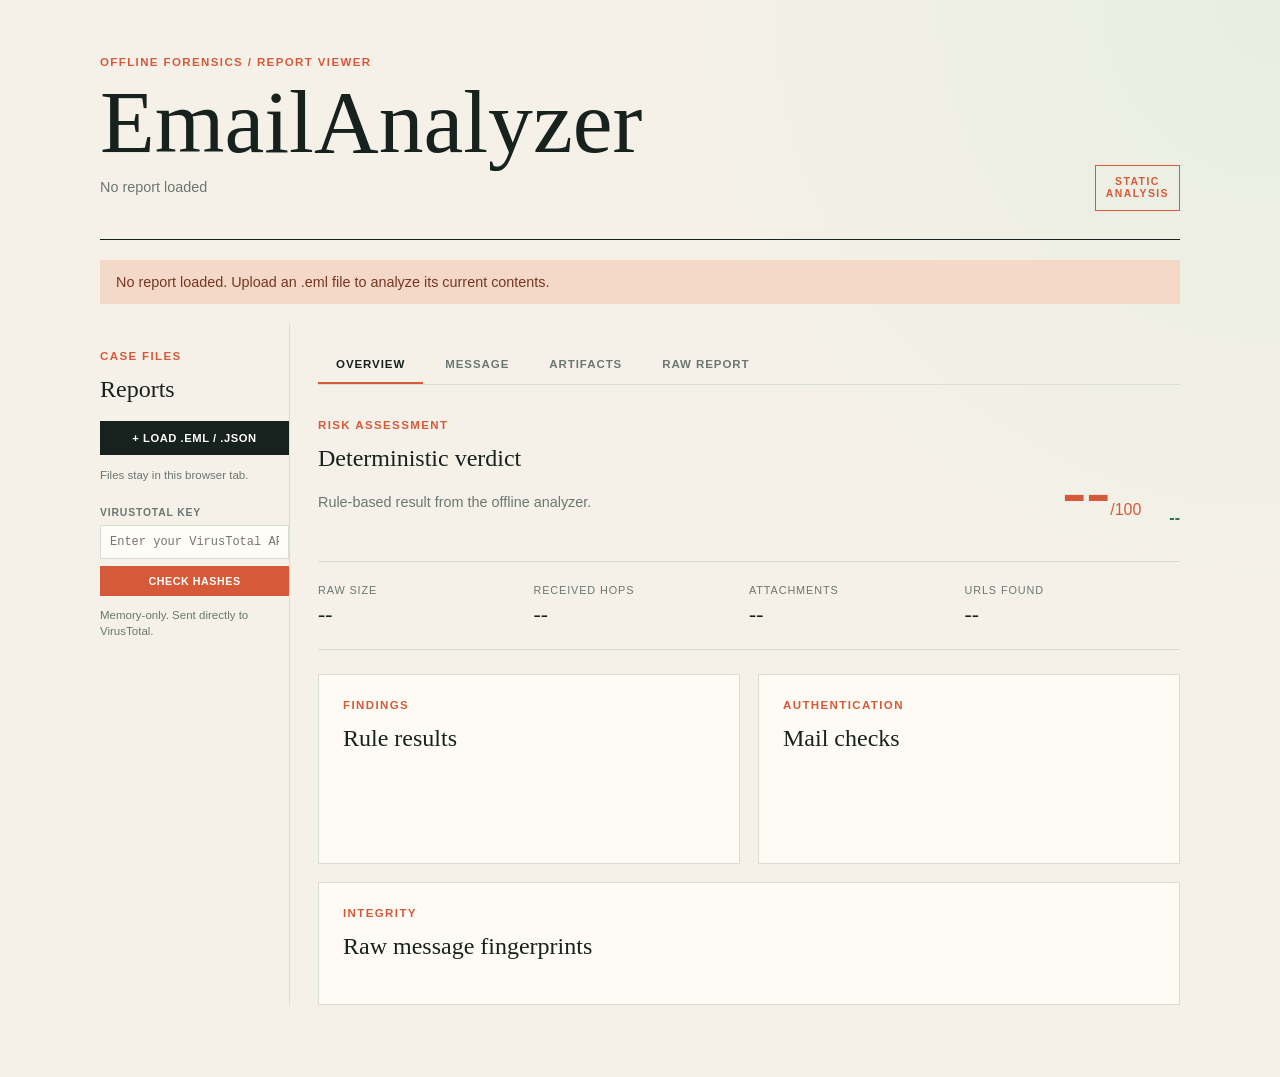
==== viewer/index.html @ 4f2c77f4 "Implement report export functionality and add static viewer for forensic reports - Added `export_rep" ====
<!doctype html>
<html lang="en">
<head>
  <meta charset="utf-8">
  <meta name="viewport" content="width=device-width, initial-scale=1">
  <title>EmailAnalyzer | Forensic Report</title>
  <link rel="stylesheet" href="src/styles.css?v=4">
</head>
<body>
  <main class="shell">
    <header class="masthead">
      <div><p class="eyebrow">OFFLINE FORENSICS / REPORT VIEWER</p><h1>EmailAnalyzer</h1><p id="report-meta" class="muted">Loading report.json...</p></div>
      <div class="stamp">STATIC<br>ANALYSIS</div>
    </header>
    <section id="status" class="notice" hidden></section>
    <div class="workspace">
    <aside class="file-panel" aria-label="Loaded reports">
      <div class="file-panel-head"><p class="eyebrow">CASE FILES</p><h2>Reports</h2></div>
      <label class="upload-button" for="file-input">+ Load .eml / .json</label>
      <input id="file-input" type="file" accept=".eml,.json,application/json,message/rfc822" multiple>
      <p class="file-hint">Files stay in this browser tab.</p>
      <label class="key-label" for="vt-key">VirusTotal key</label>
      <input id="vt-key" class="key-input" type="password" autocomplete="off" placeholder="Enter your VirusTotal API key">
      <button id="vt-check" class="key-button" type="button">Check hashes</button>
      <p class="file-hint">Memory-only. Sent directly to VirusTotal.</p>
      <div id="file-list" class="file-list"></div>
    </aside>
    <div class="report-area">
    <nav class="tabs" aria-label="Report sections">
      <button class="tab active" data-view="overview">Overview</button>
      <button class="tab" data-view="message">Message</button>
      <button class="tab" data-view="artifacts">Artifacts</button>
      <button class="tab" data-view="raw">Raw report</button>
    </nav>
    <section id="overview" class="view active">
      <section class="score-panel" aria-labelledby="score-title">
        <div><p class="eyebrow">RISK ASSESSMENT</p><h2 id="score-title">Deterministic verdict</h2><p class="muted">Rule-based result from the offline analyzer.</p></div>
        <div class="score"><strong id="score-value">--</strong><span>/100</span></div><p id="score-category" class="category">--</p>
      </section>
      <section class="metric-row"><div><span>Raw size</span><strong id="raw-size">--</strong></div><div><span>Received hops</span><strong id="hop-count">--</strong></div><div><span>Attachments</span><strong id="attachment-count">--</strong></div><div><span>URLs found</span><strong id="url-count">--</strong></div></section>
      <section class="grid"><article class="panel"><p class="eyebrow">FINDINGS</p><h2>Rule results</h2><ul id="findings" class="findings"></ul></article><article class="panel"><p class="eyebrow">AUTHENTICATION</p><h2>Mail checks</h2><dl id="authentication"></dl></article><article class="panel wide"><p class="eyebrow">INTEGRITY</p><h2>Raw message fingerprints</h2><dl id="hashes"></dl></article></section>
    </section>
    <section id="message" class="view"><section class="grid"><article class="panel"><p class="eyebrow">MESSAGE</p><h2>Headers</h2><dl id="headers"></dl></article><article class="panel"><p class="eyebrow">CONTENT</p><h2>Plain text</h2><pre id="plain-text" class="content"></pre></article><article class="panel wide"><p class="eyebrow">ROUTING</p><h2>Received timeline</h2><ol id="routing" class="timeline"></ol></article><article class="panel wide"><p class="eyebrow">LINKS</p><h2>URL risk table</h2><div id="urls" class="table-wrap"></div></article></section></section>
    <section id="artifacts" class="view"><section class="grid"><article class="panel wide"><p class="eyebrow">ATTACHMENTS</p><h2>Recursive artifact tree</h2><div id="attachments" class="artifact-tree"></div></article><article class="panel wide"><p class="eyebrow">THREAT INTELLIGENCE</p><h2>Security vendor analysis</h2><div id="intel" class="intel-results"></div></article><article class="panel wide phishing-panel"><p class="eyebrow">PHISHING ANALYSIS</p><h2>Indicators</h2><ul id="indicators" class="findings"></ul></article></section></section>
    <section id="raw" class="view"><article class="panel raw-panel"><p class="eyebrow">SOURCE DATA</p><h2>report.json</h2><pre id="raw-report" class="content"></pre></article></section>
    </div></div>
  </main>
  <script src="src/main.js?v=11"></script>
</body>
</html>
---- viewer/src/styles.css ----
:root {
  color-scheme: light;
  --ink: #17221f;
  --muted: #6b7772;
  --paper: #f5f1e8;
  --panel: #fffdf8;
  --line: #d9ded4;
  --accent: #d65a3a;
  --accent-soft: #f4d8c8;
  --good: #28745b;
  font-family: Georgia, "Times New Roman", serif;
}

* { box-sizing: border-box; }
body { margin: 0; min-width: 320px; color: var(--ink); background: radial-gradient(circle at top right, #e8eee1, transparent 38rem), var(--paper); }
.shell { width: min(1080px, calc(100% - 40px)); margin: 0 auto; padding: 56px 0 72px; }
.workspace { display: grid; grid-template-columns: 190px minmax(0, 1fr); gap: 28px; }
.report-area { min-width: 0; }
.file-entry { grid-template-columns: minmax(0, 1fr) auto; gap: 5px; padding: 4px; }
.file-select { display: grid; gap: 5px; min-width: 0; padding: 6px; border: 0; color: var(--ink); background: transparent; cursor: pointer; text-align: left; }
.file-delete { align-self: start; width: 26px; height: 26px; padding: 0; border: 0; color: var(--muted); background: transparent; cursor: pointer; font: 1.2rem/1 Arial, sans-serif; }
.file-delete:hover { color: #a3332d; background: var(--accent-soft); }
.file-panel { padding-top: 26px; border-right: 1px solid var(--line); }.file-panel-head h2 { margin-bottom: 18px; }.upload-button { display: block; padding: 11px 12px; color: var(--panel); background: var(--ink); cursor: pointer; font: 700 .7rem Arial, sans-serif; text-align: center; text-transform: uppercase; letter-spacing: .05em; }.upload-button:hover { background: var(--accent); }#file-input { position: absolute; width: 1px; height: 1px; overflow: hidden; clip: rect(0 0 0 0); }.file-hint { color: var(--muted); font: .72rem/1.4 Arial, sans-serif; }.key-label { display: block; margin-top: 24px; color: var(--muted); font: 700 .65rem Arial, sans-serif; letter-spacing: .08em; text-transform: uppercase; }.key-input { width: 100%; margin-top: 7px; padding: 9px; border: 1px solid var(--line); color: var(--ink); background: var(--panel); font: .75rem Consolas, monospace; }.key-button { width: 100%; margin-top: 7px; padding: 9px; border: 0; color: var(--panel); background: var(--accent); cursor: pointer; font: 700 .67rem Arial, sans-serif; letter-spacing: .05em; text-transform: uppercase; }.key-button:hover { background: var(--ink); }.file-list { display: grid; gap: 5px; margin-top: 20px; padding-right: 14px; }.file-entry { display: grid; gap: 5px; padding: 10px; border: 1px solid transparent; color: var(--ink); background: transparent; cursor: pointer; text-align: left; }.file-entry:hover, .file-entry.active { border-color: var(--line); background: var(--panel); }.file-entry.active { border-left: 3px solid var(--accent); }.file-entry strong { overflow-wrap: anywhere; font: .78rem Arial, sans-serif; }.file-entry span { color: var(--muted); font: .65rem Arial, sans-serif; text-transform: uppercase; }
.masthead { border-bottom: 1px solid var(--ink); padding-bottom: 28px; }
.masthead { display: flex; justify-content: space-between; gap: 24px; align-items: end; }
.stamp { border: 1px solid var(--accent); color: var(--accent); padding: 10px; font: 700 .65rem/1.15 Arial, sans-serif; letter-spacing: .14em; text-align: center; }
h1 { margin: 0; font-size: clamp(2.8rem, 7vw, 6.5rem); line-height: .9; letter-spacing: 0; font-weight: 400; }
h2 { margin: 4px 0 20px; font-size: 1.5rem; font-weight: 400; }
.eyebrow { margin: 0 0 12px; color: var(--accent); font: 700 .72rem/1.2 Arial, sans-serif; letter-spacing: .12em; }
.muted { color: var(--muted); font: .9rem/1.4 Arial, sans-serif; }
.notice { margin: 20px 0; padding: 14px 16px; color: #773622; background: var(--accent-soft); font: .9rem Arial, sans-serif; }
.tabs { display: flex; gap: 4px; padding: 22px 0 0; border-bottom: 1px solid var(--line); }
.tab { padding: 12px 18px; border: 0; border-bottom: 2px solid transparent; color: var(--muted); background: transparent; cursor: pointer; font: 700 .72rem Arial, sans-serif; text-transform: uppercase; letter-spacing: .08em; }
.tab:hover, .tab.active { color: var(--ink); border-bottom-color: var(--accent); }
.view { display: none; }.view.active { display: block; }
.score-panel { display: grid; grid-template-columns: 1fr auto auto; gap: 28px; align-items: end; padding: 34px 0; border-bottom: 1px solid var(--line); }
.score { color: var(--accent); white-space: nowrap; font: 1rem Arial, sans-serif; }
.score strong { font: 700 4.5rem/1 Georgia, serif; }
.category { margin: 0; color: var(--good); font: 700 1rem Arial, sans-serif; text-transform: uppercase; }
.category.suspicious { color: #ae691d; }.category.malicious { color: #a3332d; }
.metric-row { display: grid; grid-template-columns: repeat(4, 1fr); border-bottom: 1px solid var(--line); }.metric-row div { padding: 22px 18px 22px 0; }.metric-row span { display: block; color: var(--muted); font: .68rem Arial, sans-serif; text-transform: uppercase; letter-spacing: .08em; }.metric-row strong { display: block; margin-top: 6px; font: 1.35rem Georgia, serif; }
.grid { display: grid; grid-template-columns: repeat(2, 1fr); gap: 18px; padding-top: 24px; }
.panel { min-height: 190px; padding: 24px; background: color-mix(in srgb, var(--panel) 88%, transparent); border: 1px solid var(--line); }
.wide { grid-column: span 2; min-height: auto; }
dl { display: grid; grid-template-columns: minmax(100px, .5fr) 1fr; gap: 10px 16px; margin: 0; font: .88rem/1.35 Arial, sans-serif; }
dt { color: var(--muted); text-transform: capitalize; } dd { margin: 0; overflow-wrap: anywhere; }
.findings { display: grid; gap: 10px; padding: 0; margin: 0; list-style: none; font: .9rem/1.4 Arial, sans-serif; }.findings li { padding: 12px 14px; border-left: 3px solid var(--accent); background: var(--accent-soft); }
.finding-item { display: flex; flex-wrap: wrap; align-items: baseline; gap: 8px 14px; }.finding-item strong { flex: 0 1 clamp(150px, 24%, 260px); min-width: 0; overflow-wrap: anywhere; }.finding-item span { flex: 1 1 280px; min-width: 0; overflow-wrap: anywhere; }.finding-item b { flex: 0 0 auto; margin-left: auto; color: var(--accent); }.phishing-panel { min-height: 150px; }.phishing-panel .findings { width: 100%; }
.content { width: 100%; min-height: 240px; margin: 0; padding: 16px; overflow: auto; white-space: pre-wrap; color: #38453f; background: #f0f3ec; font: .82rem/1.5 Consolas, monospace; }
.timeline { display: grid; gap: 16px; padding: 0 0 0 24px; margin: 0; font: .86rem/1.45 Arial, sans-serif; }.timeline li { padding-left: 10px; border-left: 2px solid var(--accent); }.timeline strong { display: block; color: var(--accent); margin-bottom: 4px; }.timeline span { overflow-wrap: anywhere; }
.table-wrap { overflow-x: auto; } table { width: 100%; border-collapse: collapse; font: .84rem Arial, sans-serif; } th, td { padding: 12px 10px; border-bottom: 1px solid var(--line); text-align: left; overflow-wrap: anywhere; } th { color: var(--muted); font-size: .68rem; text-transform: uppercase; letter-spacing: .08em; }.pill { padding: 4px 8px; font-size: .7rem; font-weight: 700; }.pill.pass { color: var(--good); background: #dceee3; }.pill.warn { color: #9a5b17; background: #f6e5bd; }
.artifact-tree { display: grid; gap: 6px; font: .83rem Arial, sans-serif; }.artifact { display: grid; grid-template-columns: 1fr minmax(160px, .5fr) 70px; gap: 12px; padding: 10px 12px; padding-left: calc(12px + var(--depth) * 24px); background: #f0f3ec; }.artifact-type { color: var(--muted); overflow-wrap: anywhere; }.artifact > span:last-child { text-align: right; color: var(--muted); }.raw-panel { margin-top: 24px; }
.intel-results { display: grid; gap: 12px; font: .78rem/1.4 Arial, sans-serif; }.intel-status { margin: 0; color: var(--muted); text-transform: uppercase; letter-spacing: .06em; }.intel-match { display: grid; gap: 5px; padding: 12px; border-left: 3px solid var(--accent); background: var(--accent-soft); }.intel-match strong { overflow-wrap: anywhere; }.intel-match span { color: #8b442d; }.intel-match a { color: var(--ink); font-weight: 700; }.vendor-list { display: grid; gap: 4px; margin-top: 5px; padding-top: 8px; border-top: 1px solid rgba(119, 54, 34, .2); color: #773622; font-size: .72rem; }.vendor-list span { overflow-wrap: anywhere; }
@media (max-width: 680px) { .shell { width: min(100% - 28px, 1080px); padding-top: 32px; } .masthead { align-items: start; }.stamp { display: none; }.workspace { display: block; }.file-panel { padding: 20px 0 0; border-right: 0; border-bottom: 1px solid var(--line); }.file-panel-head { display: inline-block; }.file-panel-head h2 { margin-bottom: 0; }.upload-button { display: inline-block; float: right; margin-top: 20px; }.file-hint { clear: both; }.file-list { display: flex; overflow-x: auto; padding: 0 0 12px; }.file-entry { min-width: 150px; }.tabs { overflow-x: auto; }.tab { padding-inline: 12px; white-space: nowrap; }.score-panel { grid-template-columns: 1fr auto; }.category { grid-column: 1 / -1; }.metric-row { grid-template-columns: repeat(2, 1fr); }.grid { grid-template-columns: 1fr; }.wide { grid-column: auto; }.finding-item b { margin-left: auto; }.artifact { grid-template-columns: 1fr auto; }.artifact-type { grid-column: 1 / -1; order: 3; } }
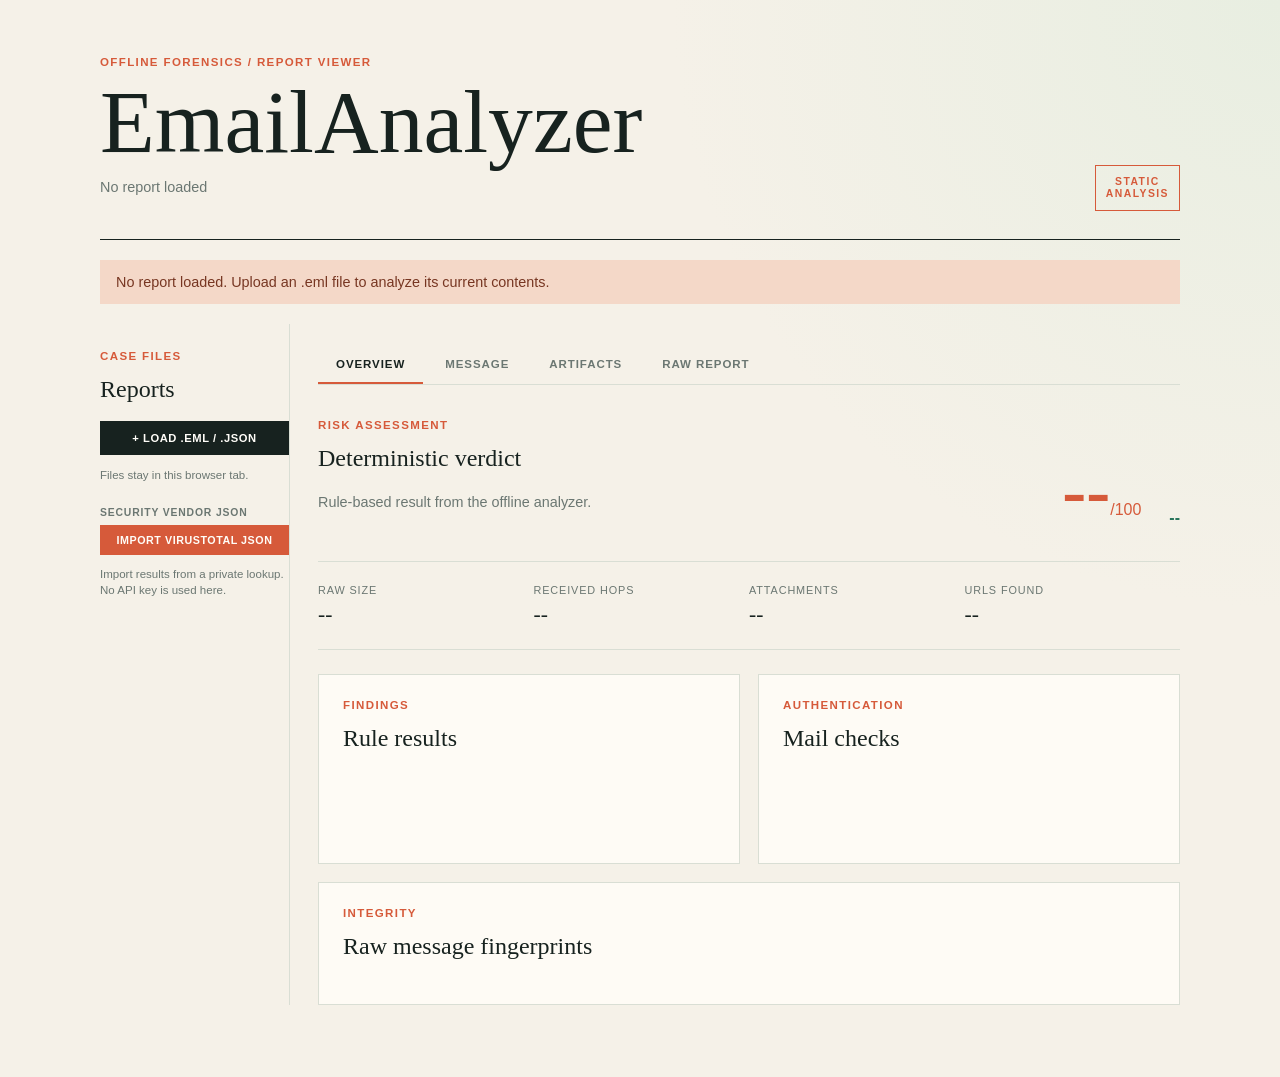
==== commit cd4db78a: "CORS" ====
--- a/viewer/index.html
+++ b/viewer/index.html
@@ -19,10 +19,10 @@
       <label class="upload-button" for="file-input">+ Load .eml / .json</label>
       <input id="file-input" type="file" accept=".eml,.json,application/json,message/rfc822" multiple>
       <p class="file-hint">Files stay in this browser tab.</p>
-      <label class="key-label" for="vt-key">VirusTotal key</label>
-      <input id="vt-key" class="key-input" type="password" autocomplete="off" placeholder="Enter your VirusTotal API key">
-      <button id="vt-check" class="key-button" type="button">Check hashes</button>
-      <p class="file-hint">Memory-only. Sent directly to VirusTotal.</p>
+      <label class="key-label" for="vt-json">Security vendor JSON</label>
+      <label class="key-button" for="vt-json">Import VirusTotal JSON</label>
+      <input id="vt-json" type="file" accept=".json,application/json">
+      <p class="file-hint">Import results from a private lookup. No API key is used here.</p>
       <div id="file-list" class="file-list"></div>
     </aside>
     <div class="report-area">
@@ -45,6 +45,6 @@
     <section id="raw" class="view"><article class="panel raw-panel"><p class="eyebrow">SOURCE DATA</p><h2>report.json</h2><pre id="raw-report" class="content"></pre></article></section>
     </div></div>
   </main>
-  <script src="src/main.js?v=11"></script>
+  <script src="src/main.js?v=12"></script>
 </body>
 </html>
--- a/viewer/src/styles.css
+++ b/viewer/src/styles.css
@@ -20,7 +20,7 @@
 .file-select { display: grid; gap: 5px; min-width: 0; padding: 6px; border: 0; color: var(--ink); background: transparent; cursor: pointer; text-align: left; }
 .file-delete { align-self: start; width: 26px; height: 26px; padding: 0; border: 0; color: var(--muted); background: transparent; cursor: pointer; font: 1.2rem/1 Arial, sans-serif; }
 .file-delete:hover { color: #a3332d; background: var(--accent-soft); }
-.file-panel { padding-top: 26px; border-right: 1px solid var(--line); }.file-panel-head h2 { margin-bottom: 18px; }.upload-button { display: block; padding: 11px 12px; color: var(--panel); background: var(--ink); cursor: pointer; font: 700 .7rem Arial, sans-serif; text-align: center; text-transform: uppercase; letter-spacing: .05em; }.upload-button:hover { background: var(--accent); }#file-input { position: absolute; width: 1px; height: 1px; overflow: hidden; clip: rect(0 0 0 0); }.file-hint { color: var(--muted); font: .72rem/1.4 Arial, sans-serif; }.key-label { display: block; margin-top: 24px; color: var(--muted); font: 700 .65rem Arial, sans-serif; letter-spacing: .08em; text-transform: uppercase; }.key-input { width: 100%; margin-top: 7px; padding: 9px; border: 1px solid var(--line); color: var(--ink); background: var(--panel); font: .75rem Consolas, monospace; }.key-button { width: 100%; margin-top: 7px; padding: 9px; border: 0; color: var(--panel); background: var(--accent); cursor: pointer; font: 700 .67rem Arial, sans-serif; letter-spacing: .05em; text-transform: uppercase; }.key-button:hover { background: var(--ink); }.file-list { display: grid; gap: 5px; margin-top: 20px; padding-right: 14px; }.file-entry { display: grid; gap: 5px; padding: 10px; border: 1px solid transparent; color: var(--ink); background: transparent; cursor: pointer; text-align: left; }.file-entry:hover, .file-entry.active { border-color: var(--line); background: var(--panel); }.file-entry.active { border-left: 3px solid var(--accent); }.file-entry strong { overflow-wrap: anywhere; font: .78rem Arial, sans-serif; }.file-entry span { color: var(--muted); font: .65rem Arial, sans-serif; text-transform: uppercase; }
+.file-panel { padding-top: 26px; border-right: 1px solid var(--line); }.file-panel-head h2 { margin-bottom: 18px; }.upload-button { display: block; padding: 11px 12px; color: var(--panel); background: var(--ink); cursor: pointer; font: 700 .7rem Arial, sans-serif; text-align: center; text-transform: uppercase; letter-spacing: .05em; }.upload-button:hover { background: var(--accent); }#file-input { position: absolute; width: 1px; height: 1px; overflow: hidden; clip: rect(0 0 0 0); }.file-hint { color: var(--muted); font: .72rem/1.4 Arial, sans-serif; }.key-label { display: block; margin-top: 24px; color: var(--muted); font: 700 .65rem Arial, sans-serif; letter-spacing: .08em; text-transform: uppercase; }.key-button { display: block; width: 100%; margin-top: 7px; padding: 9px; border: 0; color: var(--panel); background: var(--accent); cursor: pointer; font: 700 .67rem Arial, sans-serif; letter-spacing: .05em; text-align: center; text-transform: uppercase; }.key-button:hover { background: var(--ink); }#vt-json { position: absolute; width: 1px; height: 1px; overflow: hidden; clip: rect(0 0 0 0); }.file-list { display: grid; gap: 5px; margin-top: 20px; padding-right: 14px; }.file-entry { display: grid; gap: 5px; padding: 10px; border: 1px solid transparent; color: var(--ink); background: transparent; cursor: pointer; text-align: left; }.file-entry:hover, .file-entry.active { border-color: var(--line); background: var(--panel); }.file-entry.active { border-left: 3px solid var(--accent); }.file-entry strong { overflow-wrap: anywhere; font: .78rem Arial, sans-serif; }.file-entry span { color: var(--muted); font: .65rem Arial, sans-serif; text-transform: uppercase; }
 .masthead { border-bottom: 1px solid var(--ink); padding-bottom: 28px; }
 .masthead { display: flex; justify-content: space-between; gap: 24px; align-items: end; }
 .stamp { border: 1px solid var(--accent); color: var(--accent); padding: 10px; font: 700 .65rem/1.15 Arial, sans-serif; letter-spacing: .14em; text-align: center; }
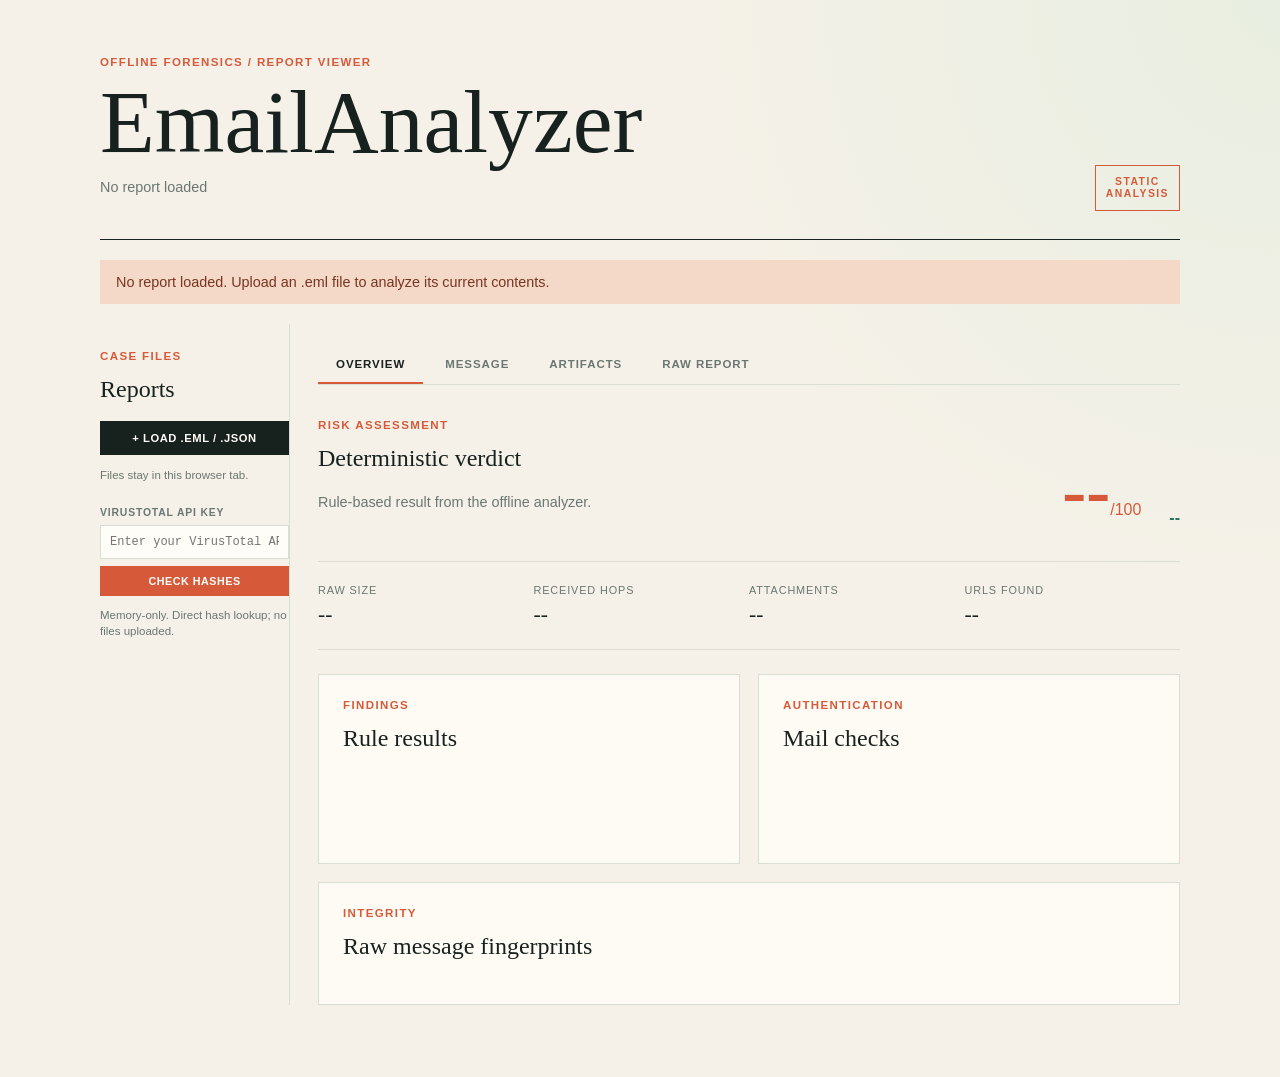
==== commit c25d64ff: "Root&Api correction" ====
--- a/viewer/index.html
+++ b/viewer/index.html
@@ -4,7 +4,7 @@
   <meta charset="utf-8">
   <meta name="viewport" content="width=device-width, initial-scale=1">
   <title>EmailAnalyzer | Forensic Report</title>
-  <link rel="stylesheet" href="src/styles.css?v=4">
+  <link rel="stylesheet" href="src/styles.css?v=5">
 </head>
 <body>
   <main class="shell">
@@ -19,10 +19,10 @@
       <label class="upload-button" for="file-input">+ Load .eml / .json</label>
       <input id="file-input" type="file" accept=".eml,.json,application/json,message/rfc822" multiple>
       <p class="file-hint">Files stay in this browser tab.</p>
-      <label class="key-label" for="vt-json">Security vendor JSON</label>
-      <label class="key-button" for="vt-json">Import VirusTotal JSON</label>
-      <input id="vt-json" type="file" accept=".json,application/json">
-      <p class="file-hint">Import results from a private lookup. No API key is used here.</p>
+      <label class="key-label" for="vt-key">VirusTotal API key</label>
+      <input id="vt-key" class="key-input" type="password" autocomplete="off" placeholder="Enter your VirusTotal API key">
+      <button id="vt-check" class="key-button" type="button">Check hashes</button>
+      <p class="file-hint">Memory-only. Direct hash lookup; no files uploaded.</p>
       <div id="file-list" class="file-list"></div>
     </aside>
     <div class="report-area">
@@ -45,6 +45,6 @@
     <section id="raw" class="view"><article class="panel raw-panel"><p class="eyebrow">SOURCE DATA</p><h2>report.json</h2><pre id="raw-report" class="content"></pre></article></section>
     </div></div>
   </main>
-  <script src="src/main.js?v=12"></script>
+  <script src="src/main.js?v=13"></script>
 </body>
 </html>
--- a/viewer/src/styles.css
+++ b/viewer/src/styles.css
@@ -20,7 +20,7 @@
 .file-select { display: grid; gap: 5px; min-width: 0; padding: 6px; border: 0; color: var(--ink); background: transparent; cursor: pointer; text-align: left; }
 .file-delete { align-self: start; width: 26px; height: 26px; padding: 0; border: 0; color: var(--muted); background: transparent; cursor: pointer; font: 1.2rem/1 Arial, sans-serif; }
 .file-delete:hover { color: #a3332d; background: var(--accent-soft); }
-.file-panel { padding-top: 26px; border-right: 1px solid var(--line); }.file-panel-head h2 { margin-bottom: 18px; }.upload-button { display: block; padding: 11px 12px; color: var(--panel); background: var(--ink); cursor: pointer; font: 700 .7rem Arial, sans-serif; text-align: center; text-transform: uppercase; letter-spacing: .05em; }.upload-button:hover { background: var(--accent); }#file-input { position: absolute; width: 1px; height: 1px; overflow: hidden; clip: rect(0 0 0 0); }.file-hint { color: var(--muted); font: .72rem/1.4 Arial, sans-serif; }.key-label { display: block; margin-top: 24px; color: var(--muted); font: 700 .65rem Arial, sans-serif; letter-spacing: .08em; text-transform: uppercase; }.key-button { display: block; width: 100%; margin-top: 7px; padding: 9px; border: 0; color: var(--panel); background: var(--accent); cursor: pointer; font: 700 .67rem Arial, sans-serif; letter-spacing: .05em; text-align: center; text-transform: uppercase; }.key-button:hover { background: var(--ink); }#vt-json { position: absolute; width: 1px; height: 1px; overflow: hidden; clip: rect(0 0 0 0); }.file-list { display: grid; gap: 5px; margin-top: 20px; padding-right: 14px; }.file-entry { display: grid; gap: 5px; padding: 10px; border: 1px solid transparent; color: var(--ink); background: transparent; cursor: pointer; text-align: left; }.file-entry:hover, .file-entry.active { border-color: var(--line); background: var(--panel); }.file-entry.active { border-left: 3px solid var(--accent); }.file-entry strong { overflow-wrap: anywhere; font: .78rem Arial, sans-serif; }.file-entry span { color: var(--muted); font: .65rem Arial, sans-serif; text-transform: uppercase; }
+.file-panel { padding-top: 26px; border-right: 1px solid var(--line); }.file-panel-head h2 { margin-bottom: 18px; }.upload-button { display: block; padding: 11px 12px; color: var(--panel); background: var(--ink); cursor: pointer; font: 700 .7rem Arial, sans-serif; text-align: center; text-transform: uppercase; letter-spacing: .05em; }.upload-button:hover { background: var(--accent); }#file-input { position: absolute; width: 1px; height: 1px; overflow: hidden; clip: rect(0 0 0 0); }.file-hint { color: var(--muted); font: .72rem/1.4 Arial, sans-serif; }.key-label { display: block; margin-top: 24px; color: var(--muted); font: 700 .65rem Arial, sans-serif; letter-spacing: .08em; text-transform: uppercase; }.key-input { width: 100%; margin-top: 7px; padding: 9px; border: 1px solid var(--line); color: var(--ink); background: var(--panel); font: .75rem Consolas, monospace; }.key-button { display: block; width: 100%; margin-top: 7px; padding: 9px; border: 0; color: var(--panel); background: var(--accent); cursor: pointer; font: 700 .67rem Arial, sans-serif; letter-spacing: .05em; text-align: center; text-transform: uppercase; }.key-button:hover { background: var(--ink); }.file-list { display: grid; gap: 5px; margin-top: 20px; padding-right: 14px; }.file-entry { display: grid; gap: 5px; padding: 10px; border: 1px solid transparent; color: var(--ink); background: transparent; cursor: pointer; text-align: left; }.file-entry:hover, .file-entry.active { border-color: var(--line); background: var(--panel); }.file-entry.active { border-left: 3px solid var(--accent); }.file-entry strong { overflow-wrap: anywhere; font: .78rem Arial, sans-serif; }.file-entry span { color: var(--muted); font: .65rem Arial, sans-serif; text-transform: uppercase; }
 .masthead { border-bottom: 1px solid var(--ink); padding-bottom: 28px; }
 .masthead { display: flex; justify-content: space-between; gap: 24px; align-items: end; }
 .stamp { border: 1px solid var(--accent); color: var(--accent); padding: 10px; font: 700 .65rem/1.15 Arial, sans-serif; letter-spacing: .14em; text-align: center; }
